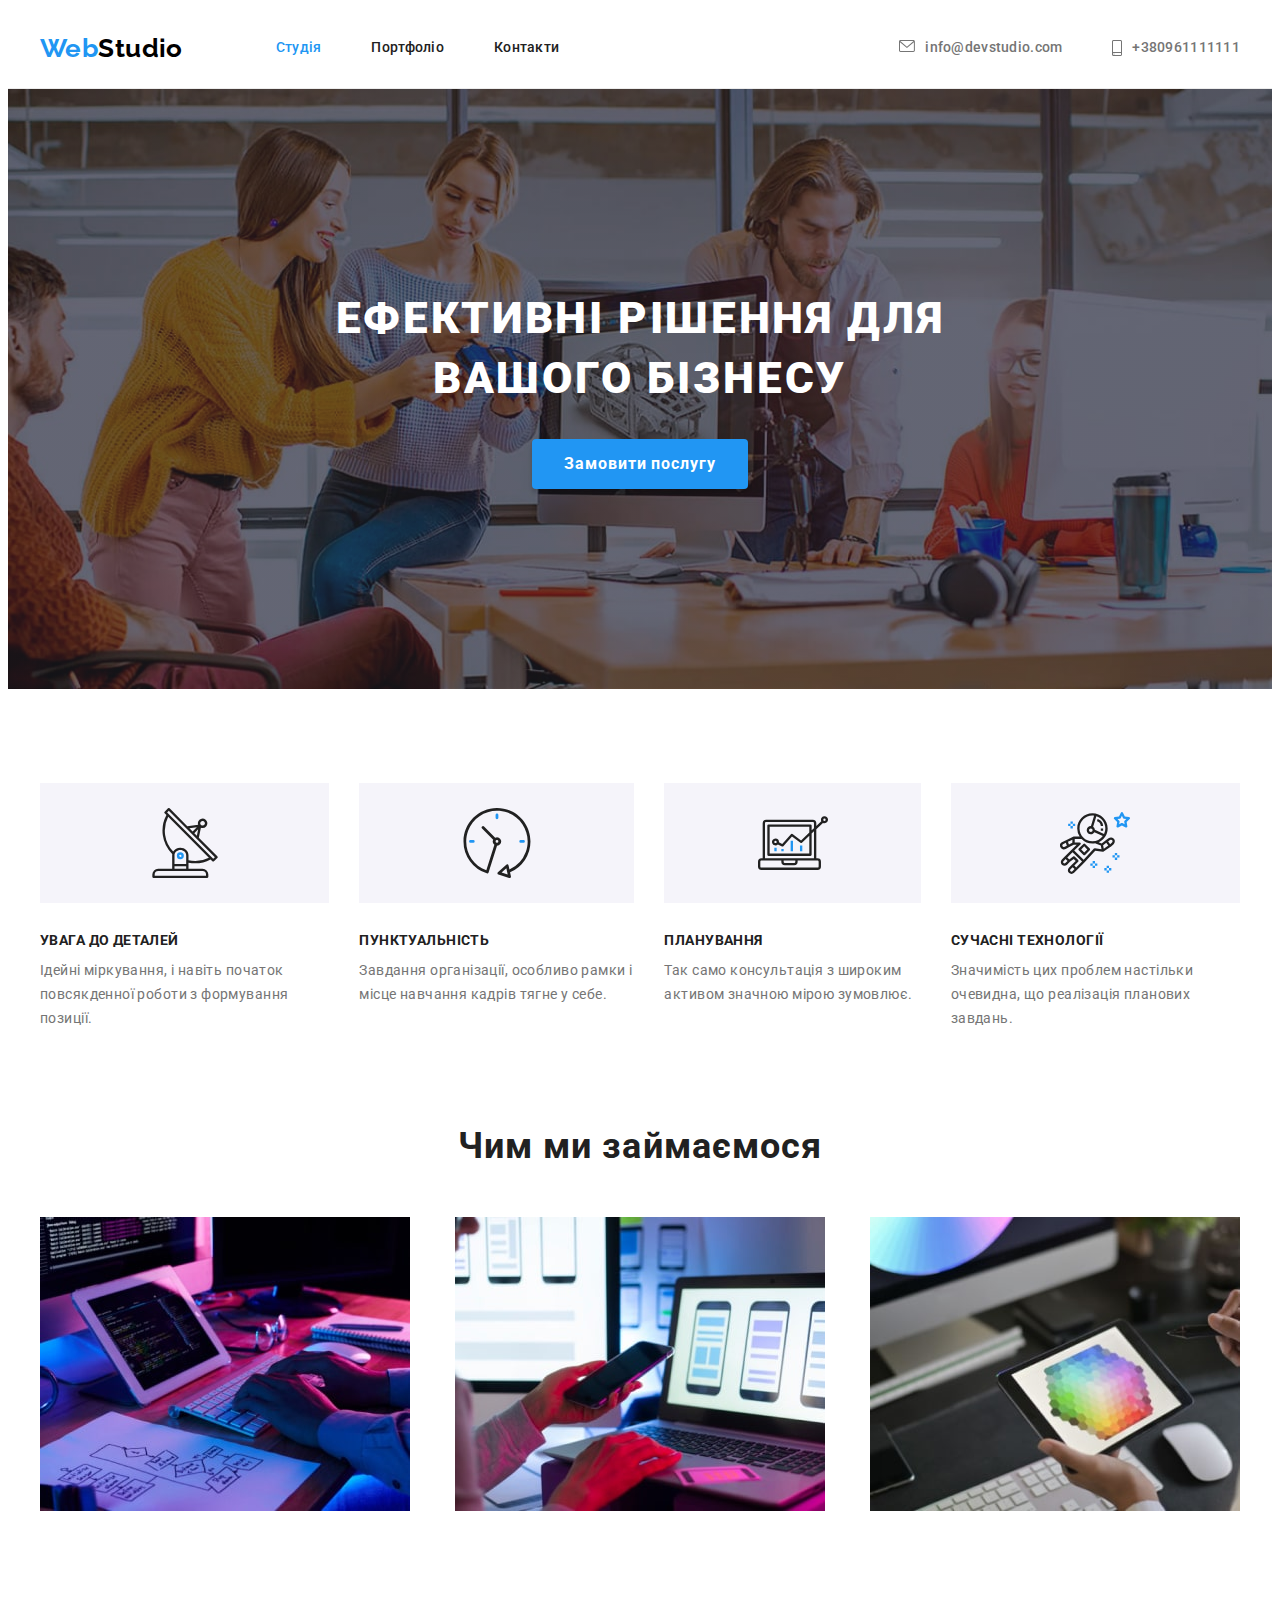
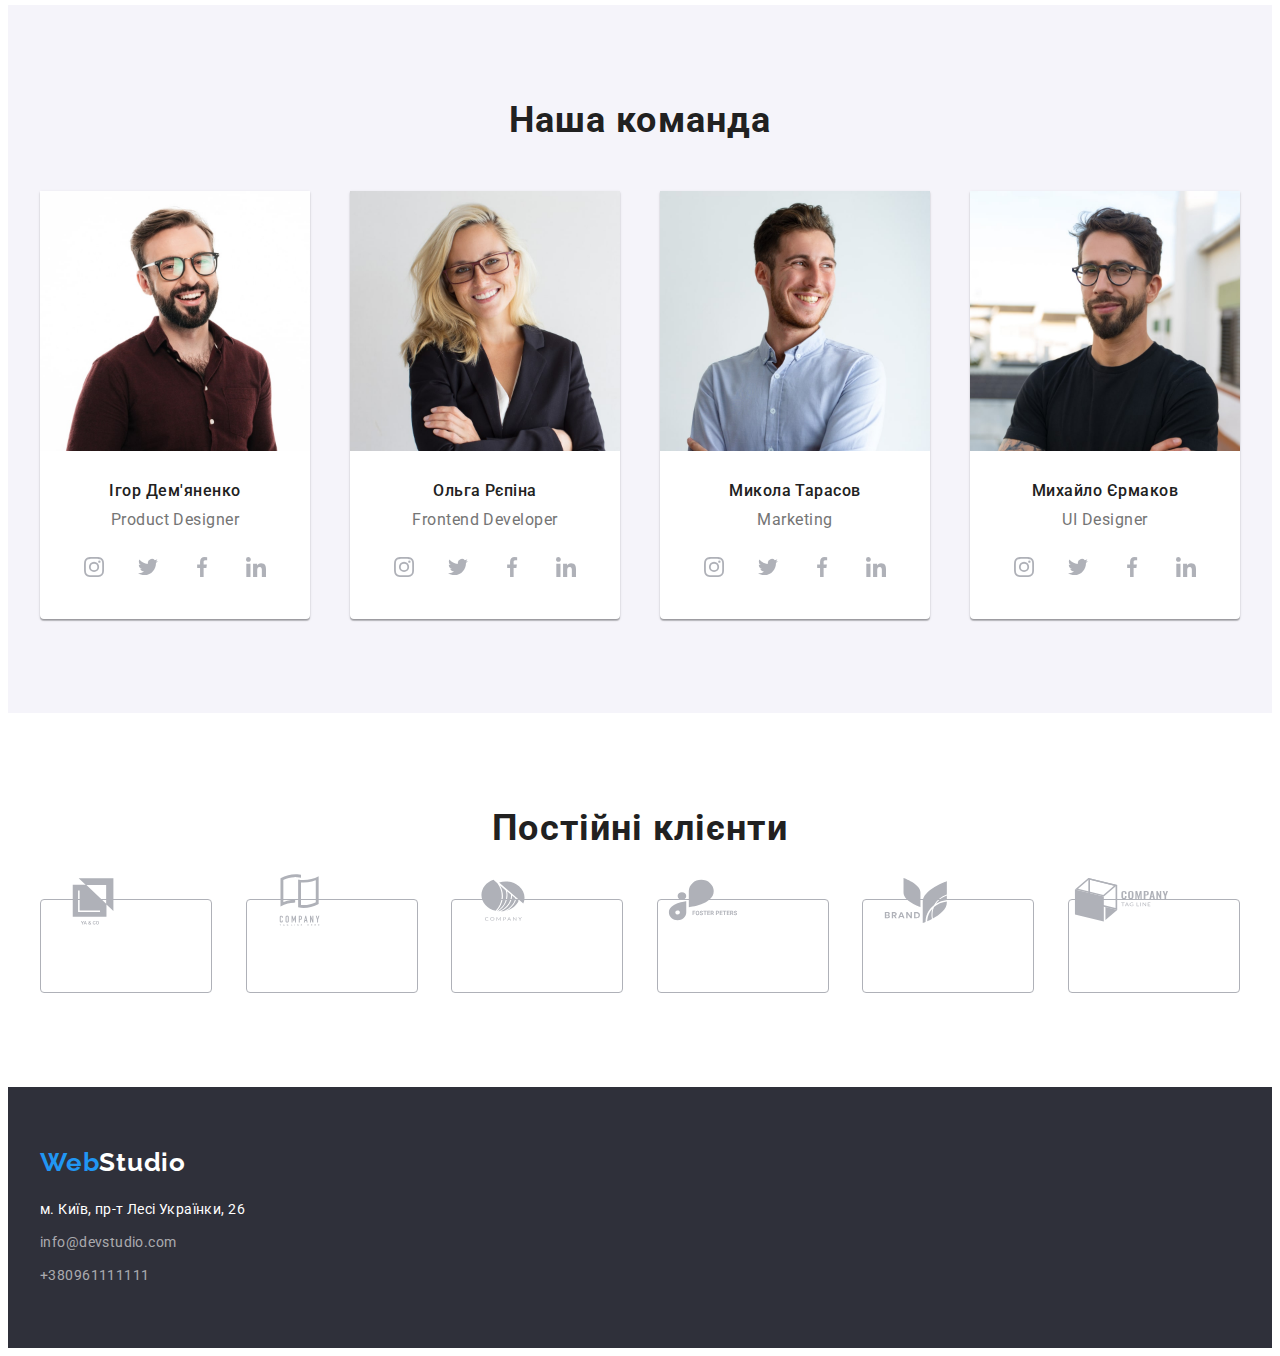
==== index.html @ ad127df2 "половинка" ====
<!DOCTYPE html>
<html lang="uk">
  <head>
    <meta charset="UTF-8" />
    <meta http-equiv="X-UA-Compatible" content="IE=edge" />
    <meta name="viewport" content="width=device-width, initial-scale=1.0" />
    <title>Web Studio</title>
    <link rel="preconnect" href="https://fonts.googleapis.com" />
    <link rel="preconnect" href="https://fonts.gstatic.com" crossorigin />
    <link
      href="https://fonts.googleapis.com/css2?family=Raleway:wght@700&family=Roboto:wght@400;500;700;900&display=swap"
      rel="stylesheet"
    />
    <link
      rel="stylesheet"
      href="https://cdnjs.cloudflare.com/ajax/libs/modern-normalize/1.1.0/modern-normalize.min.css"
      integrity="sha512-wpPYUAdjBVSE4KJnH1VR1HeZfpl1ub8YT/NKx4PuQ5NmX2tKuGu6U/JRp5y+Y8XG2tV+wKQpNHVUX03MfMFn9Q=="
      crossorigin="anonymous"
      referrerpolicy="no-referrer"
    />
    <link rel="stylesheet" href="./css/styles.css" />
  </head>
  <body>
    <!-- Header -->
    <header class="header">
      <div class="container main-nav">
        <nav class="main-nav">
          <a href="./index.html" class="header-logo link">
            <span class="logo-accent">Web</span>Studio</a
          >
          <ul class="site-nav list">
            <li class="item">
              <a href="./index.html" class="header-link current link">Студія</a>
            </li>
            <li class="item">
              <a href="./portfolio.html" class="header-link link">Портфоліо</a>
            </li>
            <li class="item">
              <a href="" class="header-link link">Контакти</a>
            </li>
          </ul>
        </nav>
        <ul class="contacts list">
          <li class="contact-item">
            <a href="mailto:info@devstudio.com" class="contact-link link"
              >
              <svg class="contacts-icon" width="16" height="12">
                <use href="./images/icons.svg#icon-envelopehover"></use>
              </svg>
              <div>info@devstudio.com</div> 
            </a>
          </li>
          <li class="contact-item">
            <a href="tel:+380961111111" class="contact-link link">
              <svg class="contacts-icon" width="10" height="16">
                <use href="./images/icons.svg#icon-smartphone"></use>
              </svg>
              <div>+380961111111</div></a>
          </li>
        </ul>
      </div>
    </header>

    <main>
      <!-- hero -->
      <section class="hero">
        <div class="container">
          <h1 class="hero-title">Ефективні рішення для вашого бізнесу</h1>
          <button type="button" class="button">Замовити послугу</button>
        </div>
      </section>

      <!-- Переваги -->
      <section class="feature section">
        <div class="container">
          <h2 class="visually-hidden">Наші преваги</h2>
          <ul class="feature-items list">
            <li class="feature-item">
              <div class="feature-icons">
                <svg class="icon-block" width="70" height="70">
                <use href="./images/icons.svg#icon-antenna"></use>
              </svg>
              </div>
              <h3 class="feature-title">УВАГА ДО ДЕТАЛЕЙ</h3>
              <p class="feature-text">
                Ідейні міркування, і навіть початок повсякденної роботи з
                формування позиції.
              </p>
            </li>
            <li class="feature-item">
               <div class="feature-icons">
                <svg class="icon-block" width="70" height="70">
                <use href="./images/icons.svg#icon-clock"></use>
              </svg>
              </div>
              <h3 class="feature-title">ПУНКТУАЛЬНІСТЬ</h3>
              <p class="feature-text">
                Завдання організації, особливо рамки і місце навчання кадрів
                тягне у себе.
              </p>
            </li>
            <li class="feature-item">
               <div class="feature-icons">
                <svg class="icon-block" width="70" height="70">
                <use href="./images/icons.svg#icon-diagram"></use>
              </svg>
              </div>
              <h3 class="feature-title">ПЛАНУВАННЯ</h3>
              <p class="feature-text">
                Так само консультація з широким активом значною мірою зумовлює.
              </p>
            </li>
            <li class="feature-item">
               <div class="feature-icons">
                <svg class="icon-block" width="70" height="70">
                <use href="./images/icons.svg#icon-astronaut"></use>
              </svg>
              </div>
              <h3 class="feature-title">СУЧАСНІ ТЕХНОЛОГІЇ</h3>
              <p class="feature-text">
                Значимість цих проблем настільки очевидна, що реалізація
                планових завдань.
              </p>
            </li>
          </ul>
        </div>
      </section>
      <!-- Чим ми займаємося -->
      <section class="work section">
        <div class="container">
          <h2 class="work-title">Чим ми займаємося</h2>
          <ul class="work-item list">
            <li>
              <img
                src="./images/img1.jpg"
                alt="верстка"
                width="370"
                class="item"
              />
            </li>
            <li>
              <img
                src="./images/img2.jpg"
                alt="дизайн"
                width="370"
                class="item"
              />
            </li>
            <li>
              <img
                src="./images/img3.jpg"
                alt="оформлення"
                width="370"
                class="item"
              />
            </li>
          </ul>
        </div>
      </section>
      <!-- Наша команда -->
      <section class="team section">
        <div class="container">
          <h2 class="work-title">Наша команда</h2>
          <ul class="team-item list">
            <li class="item-border">
              <img
                src="./images/photo1.jpg"
                alt="фото1"
                width="270"
                class="item"
              />
              <div class="title-text">
                <h3 class="title">Ігор Дем'яненко</h3>
                <p class="text">Product Designer</p>
                <ul class="team-soc list">
                  <li class="team-soc-item">
                    <a href="" class="team-soc-link">
                      <svg class="team-soc-icon" width="20" hight="20">
                        <use href="./images/icons.svg#icon-instagram"></use>
                      </svg>
                    </a>
                  </li>
                  <li class="team-soc-item">
                    <a href="" class="team-soc-link">
                      <svg class="team-soc-icon" width="20" hight="20">
                        <use href="./images/icons.svg#icon-twitter"></use>
                      </svg>
                    </a>
                  </li>
                  <li class="team-soc-item">
                    <a href="" class="team-soc-link">
                      <svg class="team-soc-icon" width="20" hight="20">
                        <use href="./images/icons.svg#icon-facebook"></use>
                      </svg>
                    </a>
                  </li>
                  <li class="team-soc-item">
                    <a href="" class="team-soc-link">
                      <svg class="team-soc-icon" width="20" hight="20">
                        <use href="./images/icons.svg#icon-linkedin"></use>
                      </svg>
                    </a>
                  </li>
                </ul>
              </div>
            </li>
            <li class="item-border">
              <img
                src="./images/photo2.jpg"
                alt="фото2"
                width="270"
                class="item"
              />
              <div class="title-text">
                <h3 class="title">Ольга Рєпіна</h3>
                <p class="text">Frontend Developer</p>
                <ul class="team-soc list">
                  <li class="team-soc-item">
                    <a href="" class="team-soc-link">
                      <svg class="team-soc-icon" width="20" hight="20">
                        <use href="./images/icons.svg#icon-instagram"></use>
                      </svg>
                    </a>
                  </li>
                  <li class="team-soc-item">
                    <a href="" class="team-soc-link">
                      <svg class="team-soc-icon" width="20" hight="20">
                        <use href="./images/icons.svg#icon-twitter"></use>
                      </svg>
                    </a>
                  </li>
                  <li class="team-soc-item">
                    <a href="" class="team-soc-link">
                      <svg class="team-soc-icon" width="20" hight="20">
                        <use href="./images/icons.svg#icon-facebook"></use>
                      </svg>
                    </a>
                  </li>
                  <li class="team-soc-item">
                    <a href="" class="team-soc-link">
                      <svg class="team-soc-icon" width="20" hight="20">
                        <use href="./images/icons.svg#icon-linkedin"></use>
                      </svg>
                    </a>
                  </li>
                </ul>
              </div>
            </li>
            <li class="item-border">
              <img
                src="./images/photo3.jpg"
                alt="фото3"
                width="270"
                class="item"
              />
              <div class="title-text">
                <h3 class="title">Микола Тарасов</h3>
                <p class="text">Marketing</p>
                <ul class="team-soc list">
                  <li class="team-soc-item">
                    <a href="" class="team-soc-link">
                      <svg class="team-soc-icon" width="20" hight="20">
                        <use href="./images/icons.svg#icon-instagram"></use>
                      </svg>
                    </a>
                  </li>
                  <li class="team-soc-item">
                    <a href="" class="team-soc-link">
                      <svg class="team-soc-icon" width="20" hight="20">
                        <use href="./images/icons.svg#icon-twitter"></use>
                      </svg>
                    </a>
                  </li>
                  <li class="team-soc-item">
                    <a href="" class="team-soc-link">
                      <svg class="team-soc-icon" width="20" hight="20">
                        <use href="./images/icons.svg#icon-facebook"></use>
                      </svg>
                    </a>
                  </li>
                  <li class="team-soc-item">
                    <a href="" class="team-soc-link">
                      <svg class="team-soc-icon" width="20" hight="20">
                        <use href="./images/icons.svg#icon-linkedin"></use>
                      </svg>
                    </a>
                  </li>
                </ul>
              </div>
            </li>
            <li class="item-border">
              <img
                src="./images/photo4.jpg"
                alt="фото4"
                width="270"
                class="item"
              />
              <div class="title-text">
                <h3 class="title">Михайло Єрмаков</h3>
                <p class="text">UI Designer</p>
                <ul class="team-soc list">
                  <li class="team-soc-item">
                    <a href="" class="team-soc-link">
                      <svg class="team-soc-icon" width="20" hight="20">
                        <use href="./images/icons.svg#icon-instagram"></use>
                      </svg>
                    </a>
                  </li>
                  <li class="team-soc-item">
                    <a href="" class="team-soc-link">
                      <svg class="team-soc-icon" width="20" hight="20">
                        <use href="./images/icons.svg#icon-twitter"></use>
                      </svg>
                    </a>
                  </li>
                  <li class="team-soc-item">
                    <a href="" class="team-soc-link">
                      <svg class="team-soc-icon" width="20" hight="20">
                        <use href="./images/icons.svg#icon-facebook"></use>
                      </svg>
                    </a>
                  </li>
                  <li class="team-soc-item">
                    <a href="" class="team-soc-link">
                      <svg class="team-soc-icon" width="20" hight="20">
                        <use href="./images/icons.svg#icon-linkedin"></use>
                      </svg>
                    </a>
                  </li>
                </ul>
              </div>
            </li>
          </ul>
        </div>
      </section>

      <!-- Постійні клієнти -->
      <section class="clients section">
        <div class="container">
          <h2 class="clients-title">Постійні клієнти</h2>
          <ul class="clients-list list">
            <li class="client-item">
              <a href="" class="client-link link">
                <svg class="client-logo">
                  <use href="./images/icons.svg#icon-Logo1" width="106"
                   height="60"></use>
                </svg>
              </a>
            </li>
            <li class="client-item">
              <a href="" class="client-link link">
                <svg class="client-logo">
                  <use href="./images/icons.svg#icon-Logo2" width="106" 
                  height="60"></use>
                </svg>
              </a>
            </li>
            <li class="client-item">
              <a href="" class="client-link link">
                <svg class="client-logo">
                  <use href="./images/icons.svg#icon-Logo3" width="106" 
                  height="60"></use>
                </svg>
              </a>
            </li>
            <li class="client-item">
              <a href="" class="client-link link">
                <svg class="client-logo">
                  <use href="./images/icons.svg#icon-Logo4" width="106" height="60"></use>
                </svg>
              </a>
            </li>
            <li class="client-item">
              <a href="" class="client-link link">
                <svg class="client-logo">
                  <use href="./images/icons.svg#icon-Logo5" width="106" height="60"></use>
                </svg>
              </a>
            </li>
            <li class="client-item">
              <a href="" class="client-link link">
                <svg class="client-logo">
                  <use href="./images/icons.svg#icon-Logo6" width="106" height="60"></use>
                </svg>
              </a>
            </li>
          </ul>

        </div>
      </section>
    </main>
    <!-- FOOTER -->
    <footer class="footer">
      <div class="container">
        <a href="./index.html" class="footer-logo link">
          <span class="logo-accent">Web</span>Studio</a
        >
        <address>
          <ul class="address-item list">
            <li class="item">
              <a
                href="https://goo.gl/maps/reQ4tr1Y8sRU6kU5A"
                target="_blank"
                rel="noopener nofollow"
                class="address link"
                >м. Київ, пр-т Лесі Українки, 26</a
              >
            </li>
            <li class="item">
              <a href="mailto:info@devstudio.com" class="contact link"
                >info@devstudio.com</a
              >
            </li>
            <li class="item">
              <a href="tel:+380961111111" class="contact link">+380961111111</a>
            </li>
          </ul>
        </address>
      </div>
    </footer>
  </body>
</html>
---- css/styles.css ----
:root {
  --primary-text-color: #757575;
  --logo-color: #000000;
  --title-text-color: #212121;
  --accent-color: #2196f3;
  --primary-white-color: #ffffff;
  --hero-bg-color: #2f303a;
  --section-bg: #f5f4fa;
  --border-color: #eeeeee;
  --line-color: #ececec;
  --grey: #AFB1B8;
}
body {
  color: var(--primary-text-color);
  background-color: var(--primary-white-color);
  font-family: "Roboto", sans-serif;
  font-size: 14px;
  letter-spacing: 0.03em;
}
h1, h2, h3, h4, h5, h6, p {
  margin: 0;
} 

img {
  display: block;
  max-width: 100%;
  height: auto;
}
button {
  display: block;
  margin: 0 auto;
  cursor: pointer;
   border-radius: 4px;
  border: none;
}
.section {
  padding-top: 94px;
  padding-bottom: 94px;
}
.container {
  width: 1200px;
  margin: 0 auto;
  padding: 0 15px;
}

.visually-hidden {
  position: absolute;
  width: 1px;
  height: 1px;
  margin: -1px;
  border: 0;
  padding: 0;

  white-space: nowrap;
  clip-path: inset(100%);
  clip: rect(0 0 0 0);
  overflow: hidden;
}
.list {
  list-style: none;
  margin: 0;
  padding: 0;
}
.link {
  text-decoration: none;
}

/* Header */
.header {
  border-bottom: 1px solid var(--line-color);
}
.main-nav {
  display: flex;
  align-items: center;
}

.header-logo {
  margin-right: 93px;
  padding-top: 24px;
  padding-bottom: 24px;
  color: var(--logo-color);
  font-family: Raleway, sans-serif;
  font-weight: 700;
  font-size: 26px;
  line-height: 1.19;
}
.logo-accent {
  color: var(--accent-color);
}
.header-link {
  font-weight: 500;
  font-size: 14px;
  line-height: 1.14;
  letter-spacing: 0.02em;
}
.site-nav {
  display: flex;
}
.site-nav .item:not(:last-child) {
  margin-right: 50px;
}

.site-nav .header-link:hover,
.site-nav .header-link:focus {
  color: var(--accent-color);
}
.site-nav .header-link {
  display: block;
  padding-top: 32px;
  padding-bottom: 32px;
  color: var(--title-text-color);
}
.site-nav .header-link.current {
  color: var(--accent-color);
}
.contacts {
  display: flex;
  margin-left: auto;
}
.contact-link {
font-weight: 500;
  font-size: 14px;
  line-height: 1.14;
  letter-spacing: 0.02em;
  color: var(--primary-text-color);
}

.contacts .contact-link {
  display: flex;
  padding-top: 32px;
  padding-bottom: 32px;
}
.contacts .contact-item + .contact-item {
  margin-left: 50px;
}

.contact-link:hover,
.contact-link:focus {
  color: var(--accent-color);
}

.contacts-icon {
margin-right: 10px;
fill: currentColor;
}

/* hero */
.hero {
background-color: var(--hero-bg-color);
  background-image: linear-gradient(rgba(47, 48, 58, 0.4), rgba(47, 48, 58, 0.4)), url(../images/hero-bg.jpg);
  background-repeat: no-repeat;
  background-position: center;
  background-size: cover;
  max-width: 1600px;
  text-align: center;
  padding: 200px 0;
  margin: 0 auto;
}
.hero-title {
  margin-left: auto;
  margin-right: auto;
  margin-bottom: 30px;
  max-width: 696px;
  color: var(--primary-white-color);
  font-weight: 900;
  font-size: 44px;
  line-height: 1.36;
  letter-spacing: 0.06em;
  text-transform: uppercase;
}
/* button */
.button {
    padding: 10px 32px;
  box-shadow: 0px 4px 4px rgba(0, 0, 0, 0.15);
  min-width: 200px;
  color: var(--primary-white-color);
  background-color: var(--accent-color);
  font-family: "Roboto";
  font-weight: 700;
  font-size: 16px;
  line-height: 1.88;
  align-items: center;
  letter-spacing: 0.06em;
}
/* Переваги */

.feature-items {
  display: flex;
}
.feature-items .feature-item:not(:last-child) {
  margin-right: 30px;
}
.feature-icons {
  width: auto;
  height: 120px;
  background-color: var(--section-bg);
  display: flex;
  justify-content: center;
  align-items: center;
  margin-bottom: 30px;
}

.feature-title {
  margin-top: 0;
  margin-bottom: 10px;
  color: var(--title-text-color);
  font-size: 14px;
  line-height: 1.14;
  letter-spacing: 0.03em;
  text-transform: uppercase;
}
.feature-text {
  margin: 0;
  font-weight: 400;
  font-size: 14px;
  line-height: 1.71;
  letter-spacing: 0.03em;
}
/* Чем мы занимаемся */
.work {
  padding-top: 0;
}
.work-item {
  display: flex;
  justify-content: space-between;
}
.work-title {
  margin-top: 0;
  margin-bottom: 50px;
  color: var(--title-text-color);
  font-size: 36px;
  line-height: 1.17;
  text-align: center;
  letter-spacing: 0.03em;
}

/* Наша команда */
.team {
  background-color: #f5f4fa;
}
.item-border {
  box-shadow: 0px 1px 3px rgba(0, 0, 0, 0.12), 0px 1px 1px rgba(0, 0, 0, 0.14),
    0px 2px 1px rgba(0, 0, 0, 0.2);
  border-radius: 0px 0px 4px 4px;
  background-color: var(--primary-white-color);
}

.team-item {
  display: flex;
  justify-content: space-between;
}
.title-text {
  padding-top: 30px;
  padding-bottom: 30px;
}
.team-item .title {
  margin-top: 0;
  margin-bottom: 10px;
  color: var(--title-text-color);
  font-weight: 500;
  font-size: 16px;
  line-height: 1.19;
  text-align: center;
  letter-spacing: 0.03em;
}
.team-item .text {
  margin: 0;
  font-weight: 400;
  font-size: 16px;
  line-height: 1.19;
  text-align: center;
  letter-spacing: 0.03em;
  margin-bottom: 16px;
}
.team-soc {
display: flex;
justify-content: center;
gap: 10px;
}
.team-soc-link {
  width: 44px;
  height: 44px;
  border-radius: 50%;
  display: flex;
  align-items: center;
  justify-content: center;
}
.team-soc-icon {
  fill: var(--grey);
}
.team-soc-link:hover,
.team-soc-link:focus {
  background-color: var(--accent-color);
}
.team-soc-link:hover .team-soc-icon,
.team-soc-link:focus .team-soc-icon {
fill: var(--primary-white-color);
}
/* Постійні клієнти */
.clients-title {
margin-bottom: 50px;
  color: var(--title-text-color);
  font-size: 36px;
  line-height: 1.17;
  text-align: center;
  letter-spacing: 0.03em;
}
.clients-list {
  display: flex;
  align-items: center;
  justify-content: space-between;
}
.client-item {
 
}
.client-link {
   width: 170px;
  height: 92px;
  border: 1px solid var(--grey);
  border-radius: 4px;
  display: flex;
  align-items: center;
  justify-content: center;
}
.client-logo {
  fill: var(--grey);
}

/* FOOTER */
.footer {
  padding-top: 60px;
  padding-bottom: 60px;
  background-color: var(--hero-bg-color);
}
.footer-logo {
  margin-bottom: 20px;
  display: block;
  color: var(--primary-white-color);
  font-family: "Raleway", sans-serif;
  font-weight: 700;
  font-size: 26px;
  line-height: 1.19;
  letter-spacing: 0.03em;
}
.address-item {
  font-style: normal;
  font-weight: 400;
  font-size: 14px;
  line-height: 1.71;
  letter-spacing: 0.03em;
}
.address-item .address {
  color: var(--primary-white-color);
}
.address-item .contact {
  color: rgba(255, 255, 255, 0.6);
}
.address-item .contact:hover,
.address-item .contact:focus {
  color: var(--accent-color);
}
.address-item .item:not(:last-child) {
  margin-bottom: 9px;
}
/*-------------- Page Portfolio ------------------- */

.button-items {
  display: flex;
  justify-content: center;
  margin-bottom: 50px;
}
.button-items .item:not(:last-child) {
margin-right: 8px;
}
.button-filter {
  padding: 6px 22px;
  border-radius: 4px;
  border: 1px solid transparent;
  cursor: pointer;
  color: var(--title-text-color);
  background-color: var(--section-bg);
  font-family: "Roboto";
  font-weight: 500;
  font-size: 16px;
  line-height: 1.62;
  text-align: center;
  letter-spacing: 0.03em;
}
.button-filter:hover {
  background-color: var(--accent-color);
  color: var(--primary-white-color);
}
.portfolio-section {
  padding-top: 94px;
  padding-bottom: 94px;
}
.portfolio-items {
  display: flex;
  flex-wrap: wrap;
  gap: 30px;
}
.portfolio-section h2 {
  margin-bottom: 4px;
  color: var(--title-text-color);
  font-size: 18px;
  line-height: 2;
  letter-spacing: 0.06em;
}
.portfolio-section p {
  font-weight: 400;
  font-size: 16px;
  line-height: 1.88;
  letter-spacing: 0.03em;
}

.description {
  padding: 20px 24px;
  border: 1px solid var(--border-color);
  border-top: none;
}
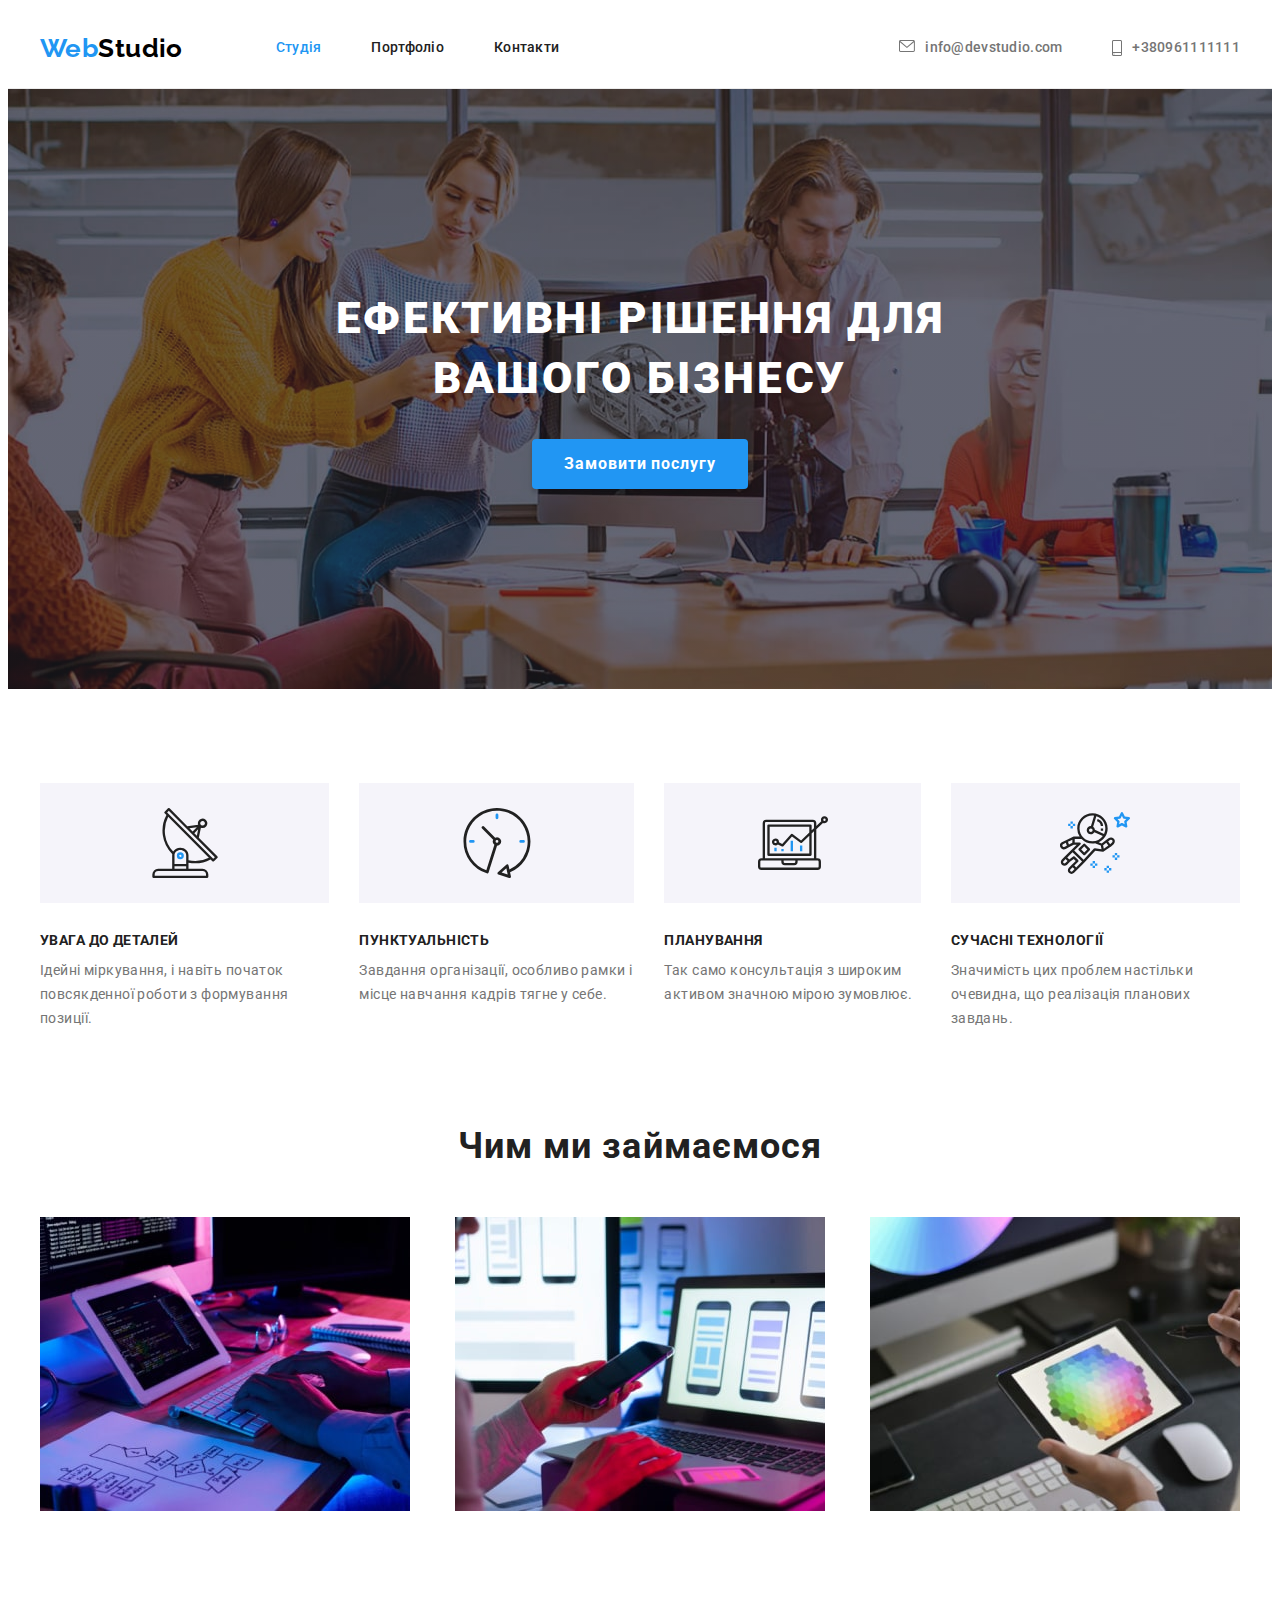
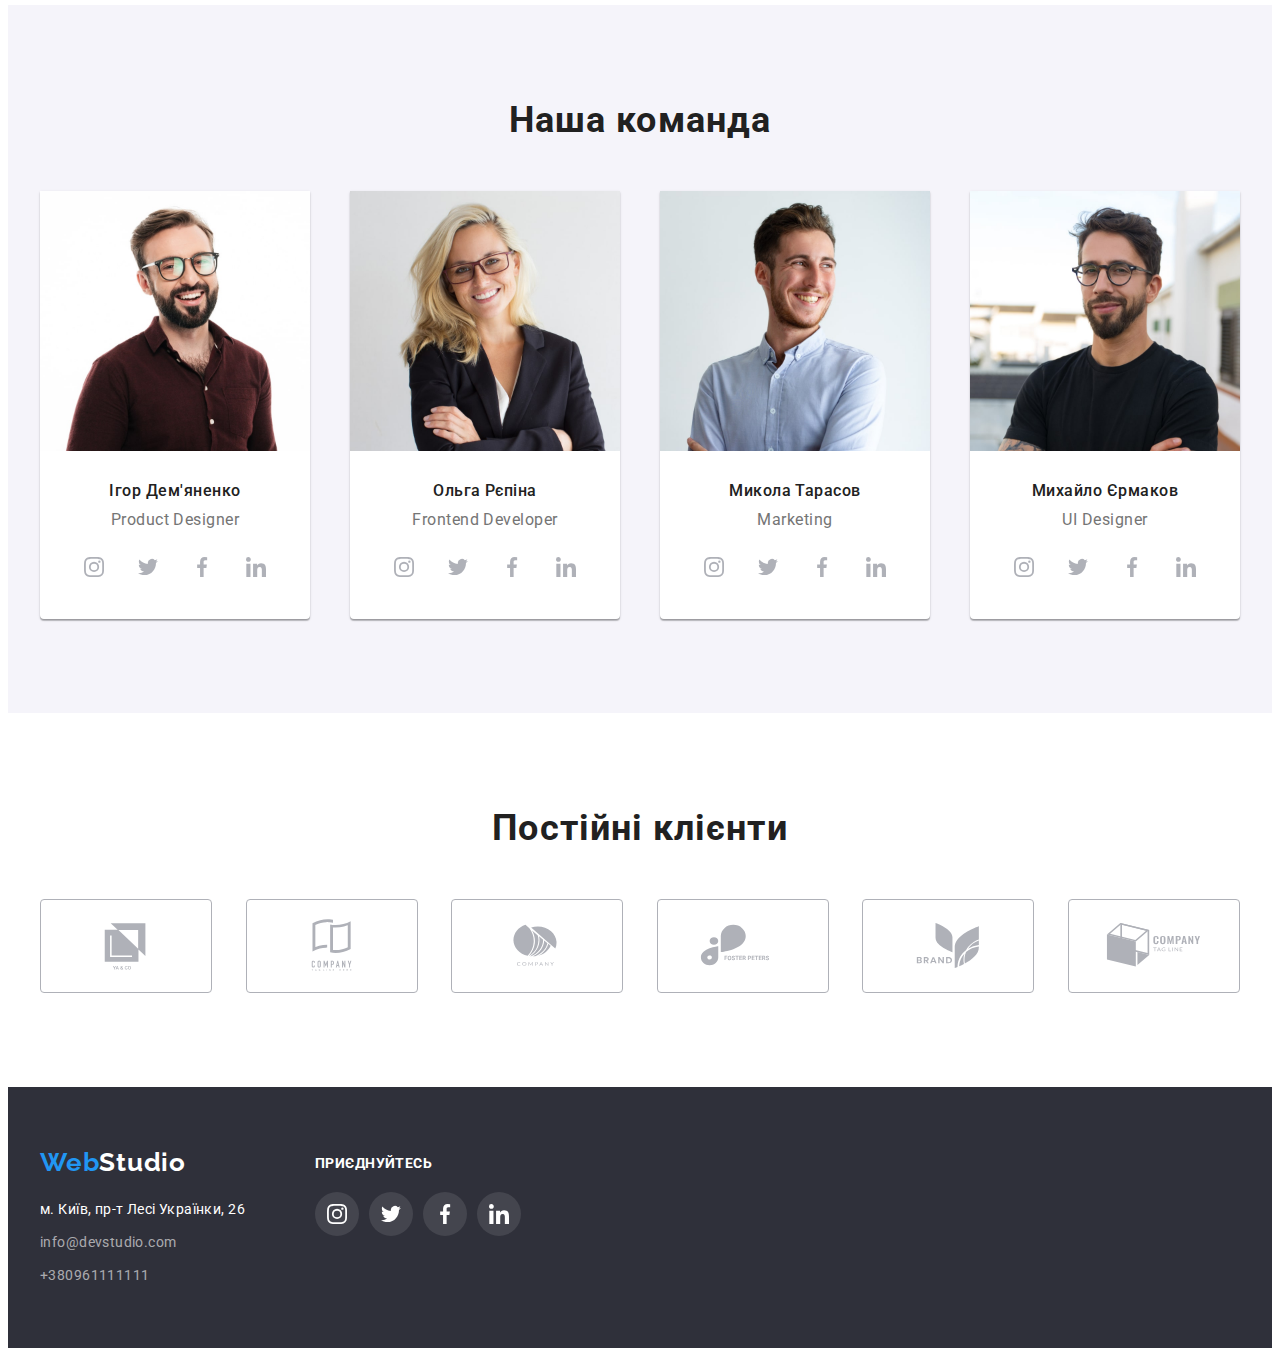
==== commit 4a59138d: "hw4" ====
--- a/index.html
+++ b/index.html
@@ -42,12 +42,11 @@
         </nav>
         <ul class="contacts list">
           <li class="contact-item">
-            <a href="mailto:info@devstudio.com" class="contact-link link"
-              >
+            <a href="mailto:info@devstudio.com" class="contact-link link">
               <svg class="contacts-icon" width="16" height="12">
                 <use href="./images/icons.svg#icon-envelopehover"></use>
               </svg>
-              <div>info@devstudio.com</div> 
+              <div>info@devstudio.com</div>
             </a>
           </li>
           <li class="contact-item">
@@ -55,7 +54,8 @@
               <svg class="contacts-icon" width="10" height="16">
                 <use href="./images/icons.svg#icon-smartphone"></use>
               </svg>
-              <div>+380961111111</div></a>
+              <div>+380961111111</div></a
+            >
           </li>
         </ul>
       </div>
@@ -78,8 +78,8 @@
             <li class="feature-item">
               <div class="feature-icons">
                 <svg class="icon-block" width="70" height="70">
-                <use href="./images/icons.svg#icon-antenna"></use>
-              </svg>
+                  <use href="./images/icons.svg#icon-antenna"></use>
+                </svg>
               </div>
               <h3 class="feature-title">УВАГА ДО ДЕТАЛЕЙ</h3>
               <p class="feature-text">
@@ -88,10 +88,10 @@
               </p>
             </li>
             <li class="feature-item">
-               <div class="feature-icons">
+              <div class="feature-icons">
                 <svg class="icon-block" width="70" height="70">
-                <use href="./images/icons.svg#icon-clock"></use>
-              </svg>
+                  <use href="./images/icons.svg#icon-clock"></use>
+                </svg>
               </div>
               <h3 class="feature-title">ПУНКТУАЛЬНІСТЬ</h3>
               <p class="feature-text">
@@ -100,10 +100,10 @@
               </p>
             </li>
             <li class="feature-item">
-               <div class="feature-icons">
+              <div class="feature-icons">
                 <svg class="icon-block" width="70" height="70">
-                <use href="./images/icons.svg#icon-diagram"></use>
-              </svg>
+                  <use href="./images/icons.svg#icon-diagram"></use>
+                </svg>
               </div>
               <h3 class="feature-title">ПЛАНУВАННЯ</h3>
               <p class="feature-text">
@@ -111,10 +111,10 @@
               </p>
             </li>
             <li class="feature-item">
-               <div class="feature-icons">
+              <div class="feature-icons">
                 <svg class="icon-block" width="70" height="70">
-                <use href="./images/icons.svg#icon-astronaut"></use>
-              </svg>
+                  <use href="./images/icons.svg#icon-astronaut"></use>
+                </svg>
               </div>
               <h3 class="feature-title">СУЧАСНІ ТЕХНОЛОГІЇ</h3>
               <p class="feature-text">
@@ -341,81 +341,115 @@
           <ul class="clients-list list">
             <li class="client-item">
               <a href="" class="client-link link">
-                <svg class="client-logo">
-                  <use href="./images/icons.svg#icon-Logo1" width="106"
-                   height="60"></use>
-                </svg>
-              </a>
-            </li>
-            <li class="client-item">
-              <a href="" class="client-link link">
-                <svg class="client-logo">
-                  <use href="./images/icons.svg#icon-Logo2" width="106" 
-                  height="60"></use>
-                </svg>
-              </a>
-            </li>
-            <li class="client-item">
-              <a href="" class="client-link link">
-                <svg class="client-logo">
-                  <use href="./images/icons.svg#icon-Logo3" width="106" 
-                  height="60"></use>
-                </svg>
-              </a>
-            </li>
-            <li class="client-item">
-              <a href="" class="client-link link">
-                <svg class="client-logo">
-                  <use href="./images/icons.svg#icon-Logo4" width="106" height="60"></use>
-                </svg>
-              </a>
-            </li>
-            <li class="client-item">
-              <a href="" class="client-link link">
-                <svg class="client-logo">
-                  <use href="./images/icons.svg#icon-Logo5" width="106" height="60"></use>
-                </svg>
-              </a>
-            </li>
-            <li class="client-item">
-              <a href="" class="client-link link">
-                <svg class="client-logo">
-                  <use href="./images/icons.svg#icon-Logo6" width="106" height="60"></use>
-                </svg>
-              </a>
-            </li>
-          </ul>
-
+                <svg class="client-logo" width="106" height="60">
+                  <use href="./images/icons.svg#icon-Logo1"></use>
+                </svg>
+              </a>
+            </li>
+            <li class="client-item">
+              <a href="" class="client-link link">
+                <svg class="client-logo" width="106" height="60">
+                  <use href="./images/icons.svg#icon-Logo2"></use>
+                </svg>
+              </a>
+            </li>
+            <li class="client-item">
+              <a href="" class="client-link link">
+                <svg class="client-logo" width="106" height="60">
+                  <use href="./images/icons.svg#icon-Logo3"></use>
+                </svg>
+              </a>
+            </li>
+            <li class="client-item">
+              <a href="" class="client-link link">
+                <svg class="client-logo" width="106" height="60">
+                  <use href="./images/icons.svg#icon-Logo4"></use>
+                </svg>
+              </a>
+            </li>
+            <li class="client-item">
+              <a href="" class="client-link link">
+                <svg class="client-logo" width="106" height="60">
+                  <use href="./images/icons.svg#icon-Logo5"></use>
+                </svg>
+              </a>
+            </li>
+            <li class="client-item">
+              <a href="" class="client-link link">
+                <svg class="client-logo" width="106" height="60">
+                  <use href="./images/icons.svg#icon-Logo6"></use>
+                </svg>
+              </a>
+            </li>
+          </ul>
         </div>
       </section>
     </main>
     <!-- FOOTER -->
     <footer class="footer">
-      <div class="container">
-        <a href="./index.html" class="footer-logo link">
-          <span class="logo-accent">Web</span>Studio</a
-        >
-        <address>
-          <ul class="address-item list">
-            <li class="item">
-              <a
-                href="https://goo.gl/maps/reQ4tr1Y8sRU6kU5A"
-                target="_blank"
-                rel="noopener nofollow"
-                class="address link"
-                >м. Київ, пр-т Лесі Українки, 26</a
-              >
-            </li>
-            <li class="item">
-              <a href="mailto:info@devstudio.com" class="contact link"
-                >info@devstudio.com</a
-              >
-            </li>
-            <li class="item">
-              <a href="tel:+380961111111" class="contact link">+380961111111</a>
-            </li>
-          </ul>
-        </address>
+      <div class="container connect-box">
+        <div class="address-box">
+          <a href="./index.html" class="footer-logo link">
+            <span class="logo-accent">Web</span>Studio</a
+          >
+          <address>
+            <ul class="address-item list">
+              <li class="item">
+                <a
+                  href="https://goo.gl/maps/reQ4tr1Y8sRU6kU5A"
+                  target="_blank"
+                  rel="noopener nofollow"
+                  class="address link"
+                  >м. Київ, пр-т Лесі Українки, 26</a
+                >
+              </li>
+              <li class="item">
+                <a href="mailto:info@devstudio.com" class="contact link"
+                  >info@devstudio.com</a
+                >
+              </li>
+              <li class="item">
+                <a href="tel:+380961111111" class="contact link"
+                  >+380961111111</a
+                >
+              </li>
+            </ul>
+          </address>
+        </div>
+
+        <div class="connect">
+          <h3 class="connect-title">приєднуйтесь</h3>
+          <ul class="connect-list list">
+            <li class="connect-item">
+              <a href="" class="connect-link link">
+                <svg class="connect-icons" width="20" height="20">
+                  <use href="./images/icons.svg#icon-instagram"></use>
+                </svg>
+              </a>
+            </li>
+            <li class="connect-item">
+              <a href="" class="connect-link link">
+                <svg class="connect-icons" width="20" height="20">
+                  <use href="./images/icons.svg#icon-twitter"></use>
+                </svg>
+              </a>
+            </li>
+            <li class="connect-item">
+              <a href="" class="connect-link link">
+                <svg class="connect-icons" width="20" height="20">
+                  <use href="./images/icons.svg#icon-facebook"></use>
+                </svg>
+              </a>
+            </li>
+            <li class="connect-item">
+              <a href="" class="connect-link link">
+                <svg class="connect-icons" width="20" height="20">
+                  <use href="./images/icons.svg#icon-linkedin"></use>
+                </svg>
+              </a>
+            </li>
+          </ul>
+        </div>
       </div>
     </footer>
   </body>
--- a/css/styles.css
+++ b/css/styles.css
@@ -8,7 +8,7 @@
   --section-bg: #f5f4fa;
   --border-color: #eeeeee;
   --line-color: #ececec;
-  --grey: #AFB1B8;
+  --grey: #afb1b8;
 }
 body {
   color: var(--primary-text-color);
@@ -17,9 +17,15 @@
   font-size: 14px;
   letter-spacing: 0.03em;
 }
-h1, h2, h3, h4, h5, h6, p {
+h1,
+h2,
+h3,
+h4,
+h5,
+h6,
+p {
   margin: 0;
-} 
+}
 
 img {
   display: block;
@@ -30,7 +36,7 @@
   display: block;
   margin: 0 auto;
   cursor: pointer;
-   border-radius: 4px;
+  border-radius: 4px;
   border: none;
 }
 .section {
@@ -118,7 +124,7 @@
   margin-left: auto;
 }
 .contact-link {
-font-weight: 500;
+  font-weight: 500;
   font-size: 14px;
   line-height: 1.14;
   letter-spacing: 0.02em;
@@ -140,14 +146,18 @@
 }
 
 .contacts-icon {
-margin-right: 10px;
-fill: currentColor;
+  margin-right: 10px;
+  fill: currentColor;
 }
 
 /* hero */
 .hero {
-background-color: var(--hero-bg-color);
-  background-image: linear-gradient(rgba(47, 48, 58, 0.4), rgba(47, 48, 58, 0.4)), url(../images/hero-bg.jpg);
+  background-color: var(--hero-bg-color);
+  background-image: linear-gradient(
+      rgba(47, 48, 58, 0.4),
+      rgba(47, 48, 58, 0.4)
+    ),
+    url(../images/hero-bg.jpg);
   background-repeat: no-repeat;
   background-position: center;
   background-size: cover;
@@ -170,7 +180,7 @@
 }
 /* button */
 .button {
-    padding: 10px 32px;
+  padding: 10px 32px;
   box-shadow: 0px 4px 4px rgba(0, 0, 0, 0.15);
   min-width: 200px;
   color: var(--primary-white-color);
@@ -273,9 +283,9 @@
   margin-bottom: 16px;
 }
 .team-soc {
-display: flex;
-justify-content: center;
-gap: 10px;
+  display: flex;
+  justify-content: center;
+  gap: 10px;
 }
 .team-soc-link {
   width: 44px;
@@ -294,11 +304,11 @@
 }
 .team-soc-link:hover .team-soc-icon,
 .team-soc-link:focus .team-soc-icon {
-fill: var(--primary-white-color);
+  fill: var(--primary-white-color);
 }
 /* Постійні клієнти */
 .clients-title {
-margin-bottom: 50px;
+  margin-bottom: 50px;
   color: var(--title-text-color);
   font-size: 36px;
   line-height: 1.17;
@@ -310,11 +320,9 @@
   align-items: center;
   justify-content: space-between;
 }
-.client-item {
- 
-}
+
 .client-link {
-   width: 170px;
+  width: 170px;
   height: 92px;
   border: 1px solid var(--grey);
   border-radius: 4px;
@@ -324,6 +332,15 @@
 }
 .client-logo {
   fill: var(--grey);
+}
+.client-link:hover,
+.client-link:focus {
+  border: 1px solid var(--accent-color);
+  fill: var(--accent-color);
+}
+.client-logo:hover,
+.client-logo:focus {
+  fill: var(--accent-color);
 }
 
 /* FOOTER */
@@ -362,6 +379,47 @@
 .address-item .item:not(:last-child) {
   margin-bottom: 9px;
 }
+.connect-box {
+  display: flex;
+}
+.connect {
+  margin-left: 70px;
+  padding-top: 9px;
+}
+.connect-title {
+  font-size: 14px;
+  line-height: 1.14;
+  letter-spacing: 0.03em;
+  text-transform: uppercase;
+  color: var(--primary-white-color);
+  margin-bottom: 20px;
+}
+.connect-list {
+  display: flex;
+  gap: 10px;
+  justify-content: space-between;
+}
+.connect-link {
+  width: 44px;
+  height: 44px;
+  border-radius: 50%;
+  display: flex;
+  align-items: center;
+  justify-content: center;
+  background-color: rgba(255, 255, 255, 0.1);
+}
+.connect-icons {
+  fill: var(--primary-white-color);
+}
+.connect-link:hover,
+.connect-link:focus {
+  background-color: var(--accent-color);
+}
+.connect-link:hover .connect-icons,
+.connect-link:focus .connect-icons {
+  fill: var(--primary-white-color);
+}
+
 /*-------------- Page Portfolio ------------------- */
 
 .button-items {
@@ -370,7 +428,7 @@
   margin-bottom: 50px;
 }
 .button-items .item:not(:last-child) {
-margin-right: 8px;
+  margin-right: 8px;
 }
 .button-filter {
   padding: 6px 22px;
@@ -389,6 +447,12 @@
 .button-filter:hover {
   background-color: var(--accent-color);
   color: var(--primary-white-color);
+  box-shadow: 0px 1px 3px rgba(0, 0, 0, 0.12), 0px 1px 1px rgba(0, 0, 0, 0.14),
+    0px 2px 1px rgba(0, 0, 0, 0.2);
+}
+.example:hover {
+  box-shadow: 0px 1px 3px rgba(0, 0, 0, 0.12), 0px 1px 1px rgba(0, 0, 0, 0.14),
+    0px 2px 1px rgba(0, 0, 0, 0.2);
 }
 .portfolio-section {
   padding-top: 94px;
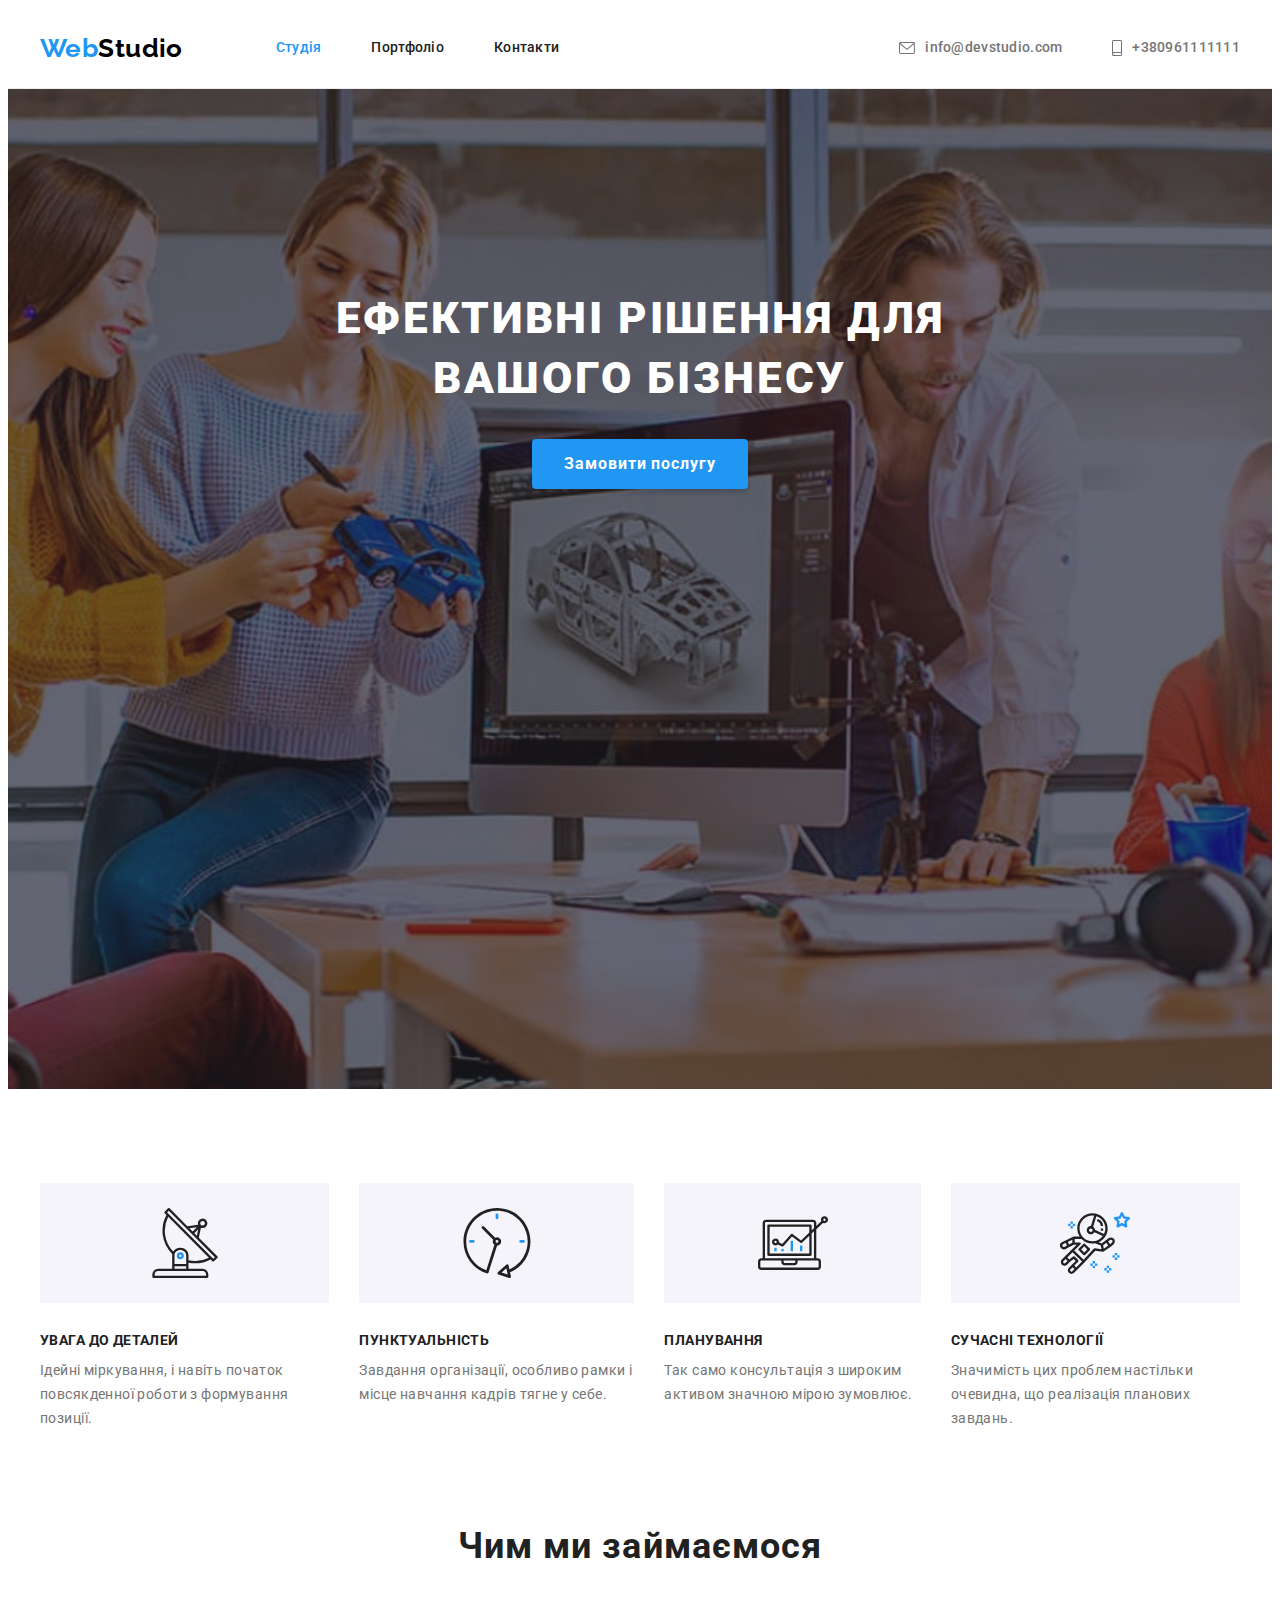
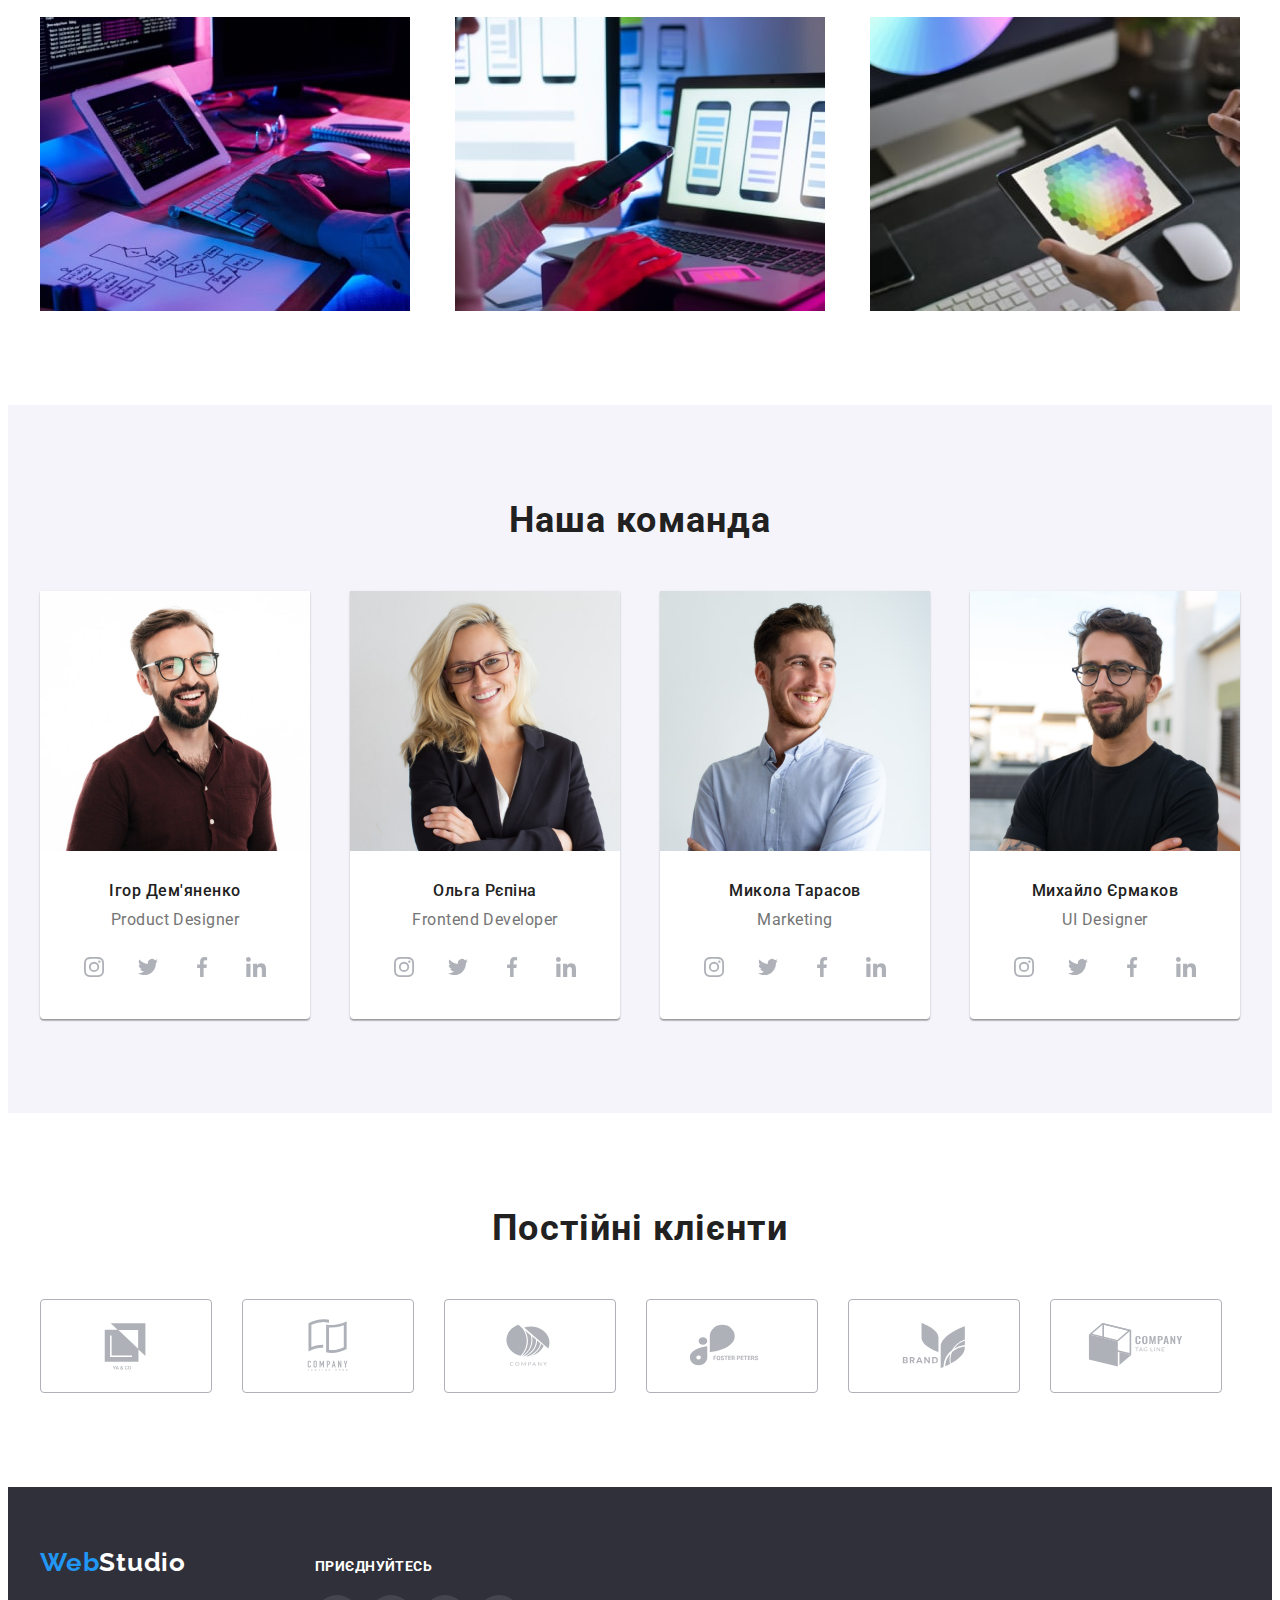
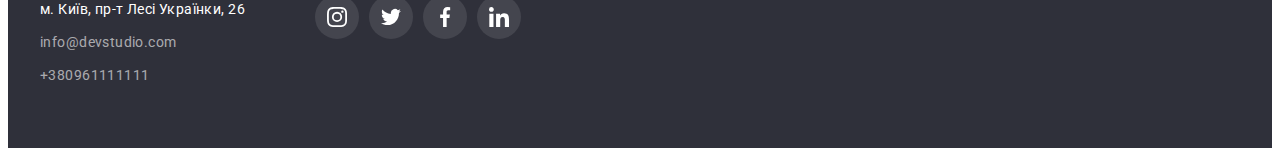
==== commit 895d070d: "hw4-finish" ====
--- a/index.html
+++ b/index.html
@@ -46,7 +46,7 @@
               <svg class="contacts-icon" width="16" height="12">
                 <use href="./images/icons.svg#icon-envelopehover"></use>
               </svg>
-              <div>info@devstudio.com</div>
+              info@devstudio.com
             </a>
           </li>
           <li class="contact-item">
@@ -54,7 +54,7 @@
               <svg class="contacts-icon" width="10" height="16">
                 <use href="./images/icons.svg#icon-smartphone"></use>
               </svg>
-              <div>+380961111111</div></a
+              +380961111111</a
             >
           </li>
         </ul>
@@ -175,28 +175,28 @@
                 <ul class="team-soc list">
                   <li class="team-soc-item">
                     <a href="" class="team-soc-link">
-                      <svg class="team-soc-icon" width="20" hight="20">
+                      <svg class="team-soc-icon" width="20" height="20">
                         <use href="./images/icons.svg#icon-instagram"></use>
                       </svg>
                     </a>
                   </li>
                   <li class="team-soc-item">
                     <a href="" class="team-soc-link">
-                      <svg class="team-soc-icon" width="20" hight="20">
+                      <svg class="team-soc-icon" width="20" height="20">
                         <use href="./images/icons.svg#icon-twitter"></use>
                       </svg>
                     </a>
                   </li>
                   <li class="team-soc-item">
                     <a href="" class="team-soc-link">
-                      <svg class="team-soc-icon" width="20" hight="20">
+                      <svg class="team-soc-icon" width="20" height="20">
                         <use href="./images/icons.svg#icon-facebook"></use>
                       </svg>
                     </a>
                   </li>
                   <li class="team-soc-item">
                     <a href="" class="team-soc-link">
-                      <svg class="team-soc-icon" width="20" hight="20">
+                      <svg class="team-soc-icon" width="20" height="20">
                         <use href="./images/icons.svg#icon-linkedin"></use>
                       </svg>
                     </a>
@@ -217,28 +217,28 @@
                 <ul class="team-soc list">
                   <li class="team-soc-item">
                     <a href="" class="team-soc-link">
-                      <svg class="team-soc-icon" width="20" hight="20">
+                      <svg class="team-soc-icon" width="20" height="20">
                         <use href="./images/icons.svg#icon-instagram"></use>
                       </svg>
                     </a>
                   </li>
                   <li class="team-soc-item">
                     <a href="" class="team-soc-link">
-                      <svg class="team-soc-icon" width="20" hight="20">
+                      <svg class="team-soc-icon" width="20" height="20">
                         <use href="./images/icons.svg#icon-twitter"></use>
                       </svg>
                     </a>
                   </li>
                   <li class="team-soc-item">
                     <a href="" class="team-soc-link">
-                      <svg class="team-soc-icon" width="20" hight="20">
+                      <svg class="team-soc-icon" width="20" height="20">
                         <use href="./images/icons.svg#icon-facebook"></use>
                       </svg>
                     </a>
                   </li>
                   <li class="team-soc-item">
                     <a href="" class="team-soc-link">
-                      <svg class="team-soc-icon" width="20" hight="20">
+                      <svg class="team-soc-icon" width="20" height="20">
                         <use href="./images/icons.svg#icon-linkedin"></use>
                       </svg>
                     </a>
@@ -259,28 +259,28 @@
                 <ul class="team-soc list">
                   <li class="team-soc-item">
                     <a href="" class="team-soc-link">
-                      <svg class="team-soc-icon" width="20" hight="20">
+                      <svg class="team-soc-icon" width="20" height="20">
                         <use href="./images/icons.svg#icon-instagram"></use>
                       </svg>
                     </a>
                   </li>
                   <li class="team-soc-item">
                     <a href="" class="team-soc-link">
-                      <svg class="team-soc-icon" width="20" hight="20">
+                      <svg class="team-soc-icon" width="20" height="20">
                         <use href="./images/icons.svg#icon-twitter"></use>
                       </svg>
                     </a>
                   </li>
                   <li class="team-soc-item">
                     <a href="" class="team-soc-link">
-                      <svg class="team-soc-icon" width="20" hight="20">
+                      <svg class="team-soc-icon" width="20" height="20">
                         <use href="./images/icons.svg#icon-facebook"></use>
                       </svg>
                     </a>
                   </li>
                   <li class="team-soc-item">
                     <a href="" class="team-soc-link">
-                      <svg class="team-soc-icon" width="20" hight="20">
+                      <svg class="team-soc-icon" width="20" height="20">
                         <use href="./images/icons.svg#icon-linkedin"></use>
                       </svg>
                     </a>
@@ -301,28 +301,28 @@
                 <ul class="team-soc list">
                   <li class="team-soc-item">
                     <a href="" class="team-soc-link">
-                      <svg class="team-soc-icon" width="20" hight="20">
+                      <svg class="team-soc-icon" width="20" height="20">
                         <use href="./images/icons.svg#icon-instagram"></use>
                       </svg>
                     </a>
                   </li>
                   <li class="team-soc-item">
                     <a href="" class="team-soc-link">
-                      <svg class="team-soc-icon" width="20" hight="20">
+                      <svg class="team-soc-icon" width="20" height="20">
                         <use href="./images/icons.svg#icon-twitter"></use>
                       </svg>
                     </a>
                   </li>
                   <li class="team-soc-item">
                     <a href="" class="team-soc-link">
-                      <svg class="team-soc-icon" width="20" hight="20">
+                      <svg class="team-soc-icon" width="20" height="20">
                         <use href="./images/icons.svg#icon-facebook"></use>
                       </svg>
                     </a>
                   </li>
                   <li class="team-soc-item">
                     <a href="" class="team-soc-link">
-                      <svg class="team-soc-icon" width="20" hight="20">
+                      <svg class="team-soc-icon" width="20" height="20">
                         <use href="./images/icons.svg#icon-linkedin"></use>
                       </svg>
                     </a>
@@ -418,7 +418,7 @@
         </div>
 
         <div class="connect">
-          <h3 class="connect-title">приєднуйтесь</h3>
+          <p class="connect-text">приєднуйтесь</p>
           <ul class="connect-list list">
             <li class="connect-item">
               <a href="" class="connect-link link">
--- a/css/styles.css
+++ b/css/styles.css
@@ -135,6 +135,7 @@
   display: flex;
   padding-top: 32px;
   padding-bottom: 32px;
+  align-items: center;
 }
 .contacts .contact-item + .contact-item {
   margin-left: 50px;
@@ -165,6 +166,7 @@
   text-align: center;
   padding: 200px 0;
   margin: 0 auto;
+  height: 600px;
 }
 .hero-title {
   margin-left: auto;
@@ -294,18 +296,17 @@
   display: flex;
   align-items: center;
   justify-content: center;
+  color: var(--grey);
 }
 .team-soc-icon {
-  fill: var(--grey);
+  fill: currentColor;
 }
 .team-soc-link:hover,
 .team-soc-link:focus {
   background-color: var(--accent-color);
-}
-.team-soc-link:hover .team-soc-icon,
-.team-soc-link:focus .team-soc-icon {
-  fill: var(--primary-white-color);
-}
+  color: var(--primary-white-color);
+}
+
 /* Постійні клієнти */
 .clients-title {
   margin-bottom: 50px;
@@ -318,7 +319,7 @@
 .clients-list {
   display: flex;
   align-items: center;
-  justify-content: space-between;
+  gap: 30px;
 }
 
 .client-link {
@@ -329,18 +330,15 @@
   display: flex;
   align-items: center;
   justify-content: center;
+  color: var(--grey);
 }
 .client-logo {
-  fill: var(--grey);
+  fill: currentColor;
 }
 .client-link:hover,
 .client-link:focus {
   border: 1px solid var(--accent-color);
-  fill: var(--accent-color);
-}
-.client-logo:hover,
-.client-logo:focus {
-  fill: var(--accent-color);
+  color: var(--accent-color);
 }
 
 /* FOOTER */
@@ -381,13 +379,14 @@
 }
 .connect-box {
   display: flex;
+  align-items: baseline;
 }
 .connect {
   margin-left: 70px;
-  padding-top: 9px;
-}
-.connect-title {
-  font-size: 14px;
+}
+.connect-text {
+  font-size: 14px;
+  font-weight: 700;
   line-height: 1.14;
   letter-spacing: 0.03em;
   text-transform: uppercase;
@@ -397,7 +396,6 @@
 .connect-list {
   display: flex;
   gap: 10px;
-  justify-content: space-between;
 }
 .connect-link {
   width: 44px;
@@ -407,21 +405,21 @@
   align-items: center;
   justify-content: center;
   background-color: rgba(255, 255, 255, 0.1);
+  color: var(--primary-white-color);
 }
 .connect-icons {
-  fill: var(--primary-white-color);
+  fill: currentColor;
 }
 .connect-link:hover,
 .connect-link:focus {
   background-color: var(--accent-color);
-}
-.connect-link:hover .connect-icons,
-.connect-link:focus .connect-icons {
-  fill: var(--primary-white-color);
-}
-
+  color: var(--primary-white-color);
+}
 /*-------------- Page Portfolio ------------------- */
-
+.portfolio-section {
+  padding-top: 94px;
+  padding-bottom: 94px;
+}
 .button-items {
   display: flex;
   justify-content: center;
@@ -444,41 +442,42 @@
   text-align: center;
   letter-spacing: 0.03em;
 }
-.button-filter:hover {
+.button-filter:hover,
+.button-filter:focus {
   background-color: var(--accent-color);
   color: var(--primary-white-color);
-  box-shadow: 0px 1px 3px rgba(0, 0, 0, 0.12), 0px 1px 1px rgba(0, 0, 0, 0.14),
-    0px 2px 1px rgba(0, 0, 0, 0.2);
-}
-.example:hover {
-  box-shadow: 0px 1px 3px rgba(0, 0, 0, 0.12), 0px 1px 1px rgba(0, 0, 0, 0.14),
-    0px 2px 1px rgba(0, 0, 0, 0.2);
-}
-.portfolio-section {
-  padding-top: 94px;
-  padding-bottom: 94px;
+  box-shadow: 0px 3px 1px rgba(0, 0, 0, 0.1), 0px 1px 2px rgba(0, 0, 0, 0.08),
+    0px 2px 2px rgba(0, 0, 0, 0.12);
 }
 .portfolio-items {
   display: flex;
   flex-wrap: wrap;
   gap: 30px;
 }
-.portfolio-section h2 {
-  margin-bottom: 4px;
-  color: var(--title-text-color);
-  font-size: 18px;
-  line-height: 2;
-  letter-spacing: 0.06em;
-}
-.portfolio-section p {
-  font-weight: 400;
-  font-size: 16px;
-  line-height: 1.88;
-  letter-spacing: 0.03em;
-}
-
+.example-link {
+  display: block;
+}
+.example-link:hover,
+.example-link:focus {
+  box-shadow: 0px 1px 1px rgba(0, 0, 0, 0.12), 0px 4px 4px rgba(0, 0, 0, 0.06),
+    1px 4px 6px rgba(0, 0, 0, 0.16);
+}
 .description {
   padding: 20px 24px;
   border: 1px solid var(--border-color);
   border-top: none;
 }
+.description-title {
+  margin-bottom: 4px;
+  color: var(--title-text-color);
+  font-size: 18px;
+  line-height: 2;
+  letter-spacing: 0.06em;
+}
+.description-text {
+  font-weight: 400;
+  font-size: 16px;
+  line-height: 1.88;
+  letter-spacing: 0.03em;
+  color: var(--primary-text-color);
+}
